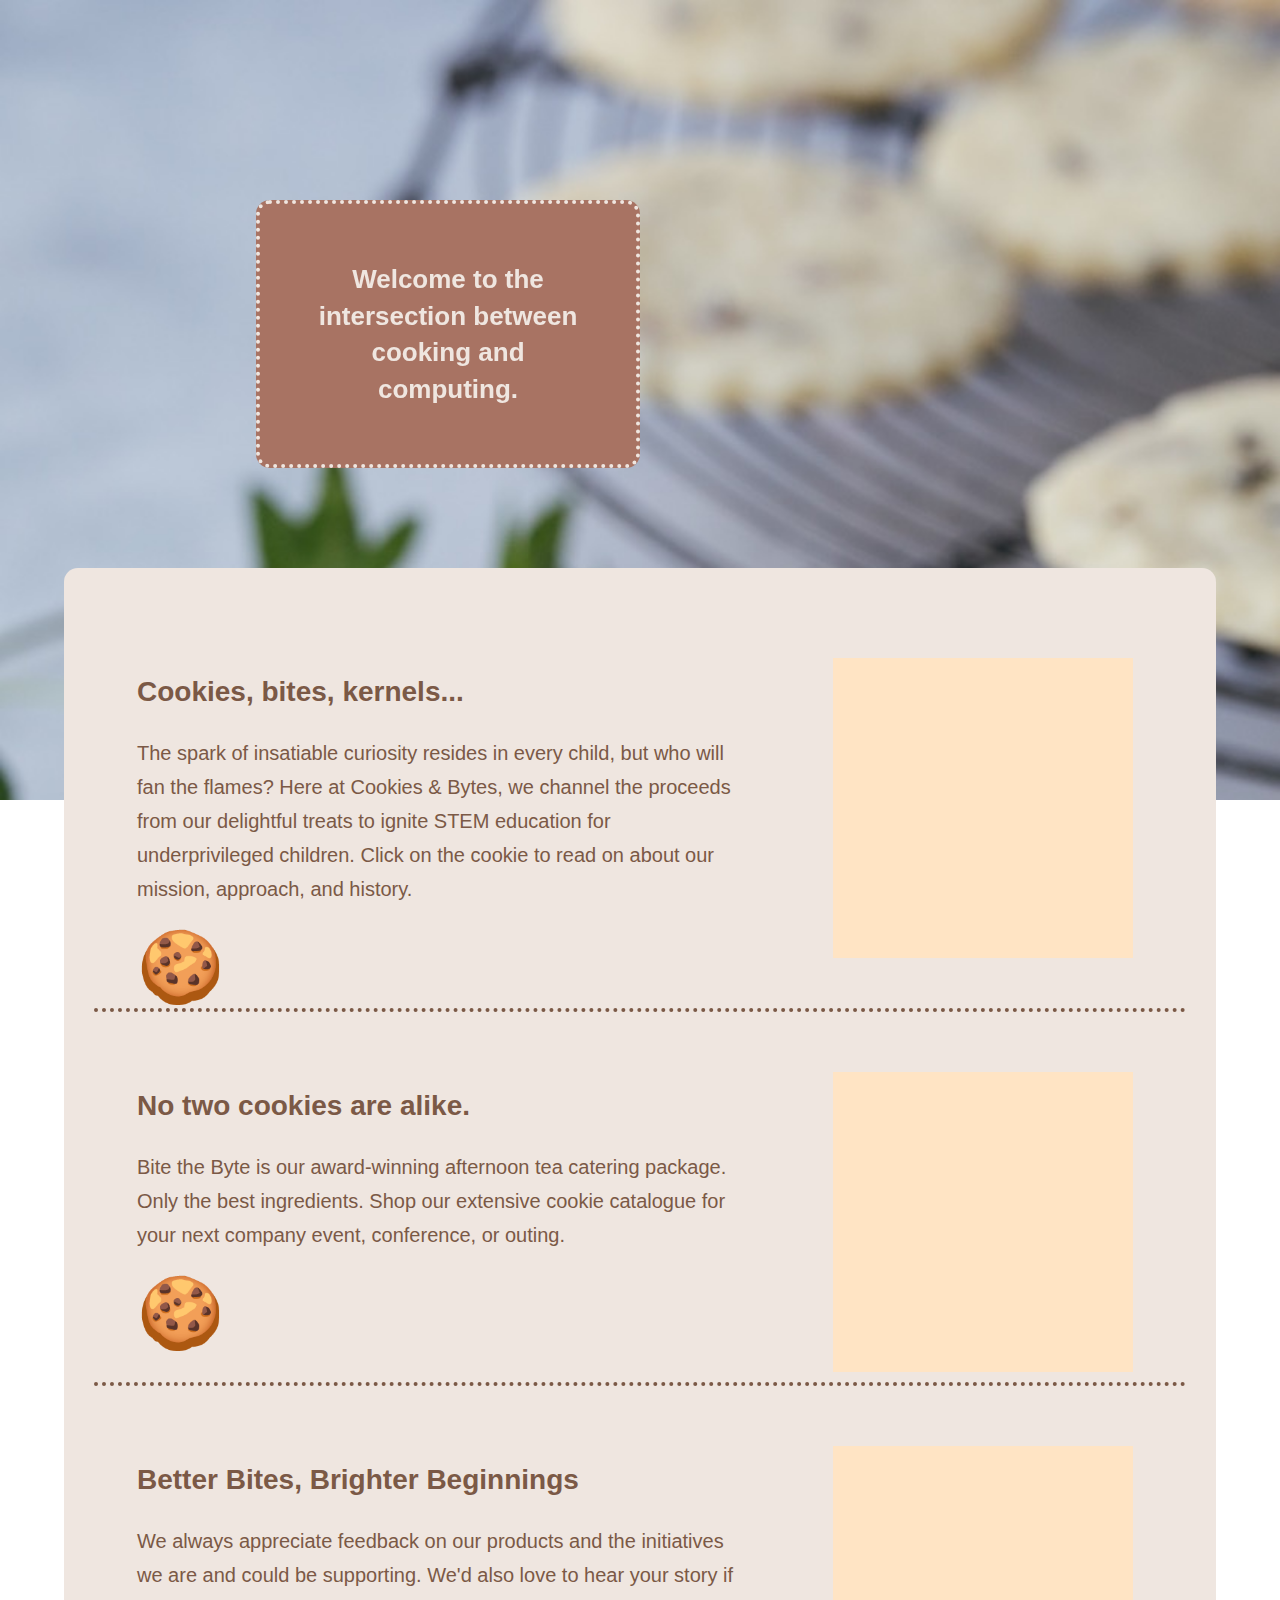
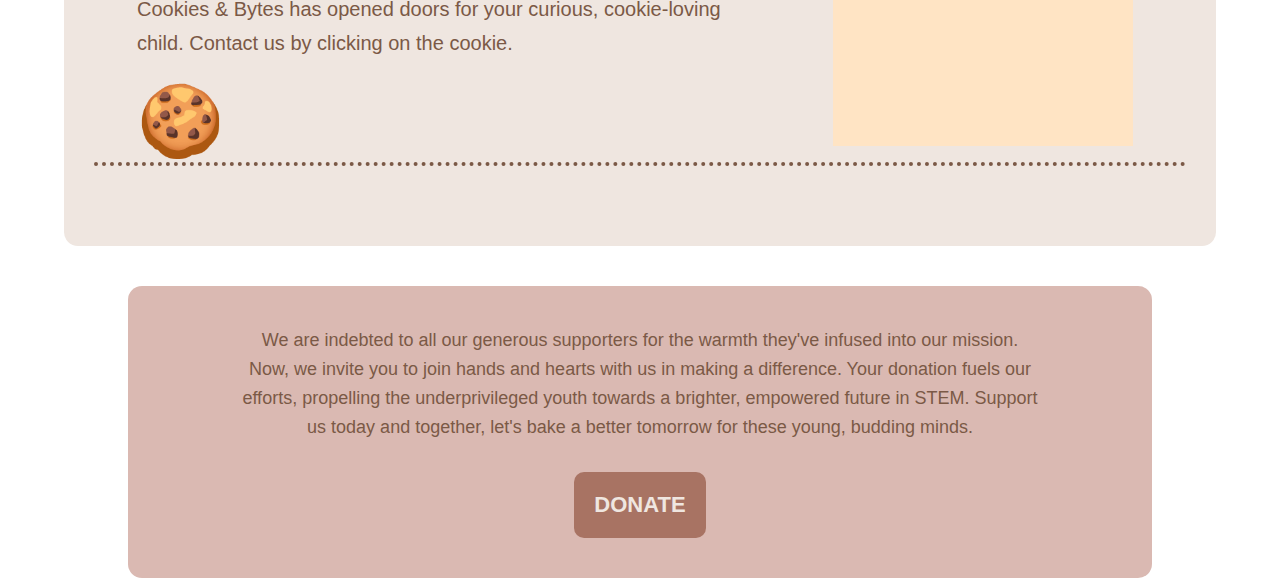
==== index.html @ f2ee7e1e "homepage initial commit" ====
<!DOCTYPE html>
<html>
<head>
    <meta charset="utf-8">
    <meta name="viewport" content="width=device-width">
    <title>Cookies & Bytes</title>
    <link href="styles.css" rel="stylesheet" type="text/css"/>
</head>
<body>
    <!-- <nav>
	    <ul class="nav-bar" >
            <li class="nav"><a href="index.html">Home</a></li>
			<li class="nav"><a href="#">About</a></li>
            <li class="nav"><a href="#">Cookies</a></li>
			<li class="nav"><a href="#">Contact</a></li>
            <li class="nav"><a href="#">FAQs</a></li>
		</ul>
	</nav> -->

    <div id="home-backdrop"></div>
    <div class="banner-text">
        <h1>Welcome to the intersection between cooking and computing.</h1>
    </div>

    <div class="preview">
        <div class="preview-row">
            <div class="preview-text">
                <h3>Cookies, bites, kernels...</h3>
                <p>The spark of insatiable curiosity resides in every child, but who will fan the flames? Here at Cookies & Bytes, we channel the proceeds from our delightful treats to ignite STEM education for underprivileged children. Click on the cookie to read on about our mission, approach, and history.</p>
                <a href="#" class="cookie-button">🍪</a>
            </div>
            <div class="img-placeholder"></div>
        </div>

        <div class="preview-row">
            <div class="preview-text">
                <h3>No two cookies are alike.</h3>
                <p>Bite the Byte is our award-winning afternoon tea catering package. Only the best ingredients. Shop our extensive cookie catalogue for your next company event, conference, or outing.</p>
                <a href="#" class="cookie-button">🍪</a>
            </div>
            <div class="img-placeholder"></div>
        </div>

        <div class="preview-row">
            <div class="preview-text">
                <h3>Better Bites, Brighter Beginnings</h3>
                <p>We always appreciate feedback on our products and the initiatives we are and could be supporting. We'd also love to hear your story if Cookies & Bytes has opened doors for your curious, cookie-loving child. Contact us by clicking on the cookie.</p>
                <a href="#" class="cookie-button">🍪</a>
            </div>
            <div class="img-placeholder"></div>
        </div>
    </div>

    <div class="donate-text">
        <p>We are indebted to all our generous supporters for the warmth they've infused into our mission. Now, we invite you to join hands and hearts with us in making a difference. Your donation fuels our efforts, propelling the underprivileged youth towards a brighter, empowered future in STEM. Support us today and together, let's bake a better tomorrow for these young, budding minds.</p>
        <a href="#" class="donate-button">DONATE</a>
    </div>
  
    <!-- <footer>
        
    </footer> -->
</body>
</html>
---- styles.css ----
body, html {
    height: 100%;
    width: 100%;
    margin: 0;
    padding: 0;
    font-family: 'Nunito', sans-serif;
}
a {
    text-decoration: none;
}
#home-backdrop {
    display: block;
    position: fixed;
    top: 0px;
    width: 100%;
    height: 800px;
    background-image: url('backdrop1.jpeg');
    background-size: cover;
}
.banner-text {
    display: block;
    margin-left: 20%;
    padding: 40px;
    margin-top: 200px;
    position: relative;
    align-items: center;
    text-align: center;
    background-color: #a87363;
    box-sizing: border-box;
    border: 4px dotted #efe6e0;
    border-radius: 14px;
    width: 30%;
}
.banner-text h1 {
    line-height: 1.4em;
    color: #efe6e0;
    font-size: 26px;
}

.preview {
    display: block;
    position: relative;
    box-sizing: border-box;
    border-radius: 14px;
    background-color: #efe6e0;
    color: #7b5946;
    width: 90%;
    height: max-content;
    margin: 0 auto;
    margin-bottom: 40px;
    margin-top: 100px;
    padding: 30px;
}
.preview-row {
    margin: 50px 0px;
    display: flex;
    justify-content: space-around;
    border-bottom: 4px dotted #7b5946;
}
.preview-text {
    width: 100%;
    max-width: 600px;
}
.preview-text h3 {
    font-size: 28px;
}
.preview-text p {
    font-size: 20px;
    line-height: 1.7em;
}
.img-placeholder {
    background-color: bisque;
    width: 300px;
    height: 300px;
    margin: 10px;
}
.cookie-button {
    font-size: 70px;
}
.cookie-button:hover {
    opacity: 0.6;
}

.donate-text {
    position: relative;
    display: block;
    margin: 0 auto;
    margin-bottom: 40px;
    padding: 40px 20px;
    text-align: center;
    width: 80%;
    background-color: #dab9b2;
    box-sizing: border-box;
    border-radius: 14px;
}
.donate-text p {
    display: block;
    width: 100%;
    max-width: 800px;
    color: #7b5946;
    margin: 0 auto;
    margin-bottom: 30px;
    line-height: 1.6em;
    font-size: 18px;
}
.donate-button {
    display: inline-block;
    background-color: #A87363;
    color: #efe6e0;
    font-size: 22px;
    font-weight: 800;
    padding: 20px;
    border-radius: 10px;
}
.donate-button:hover {
    background-color: #caa296;
    color: #7b5946;
}
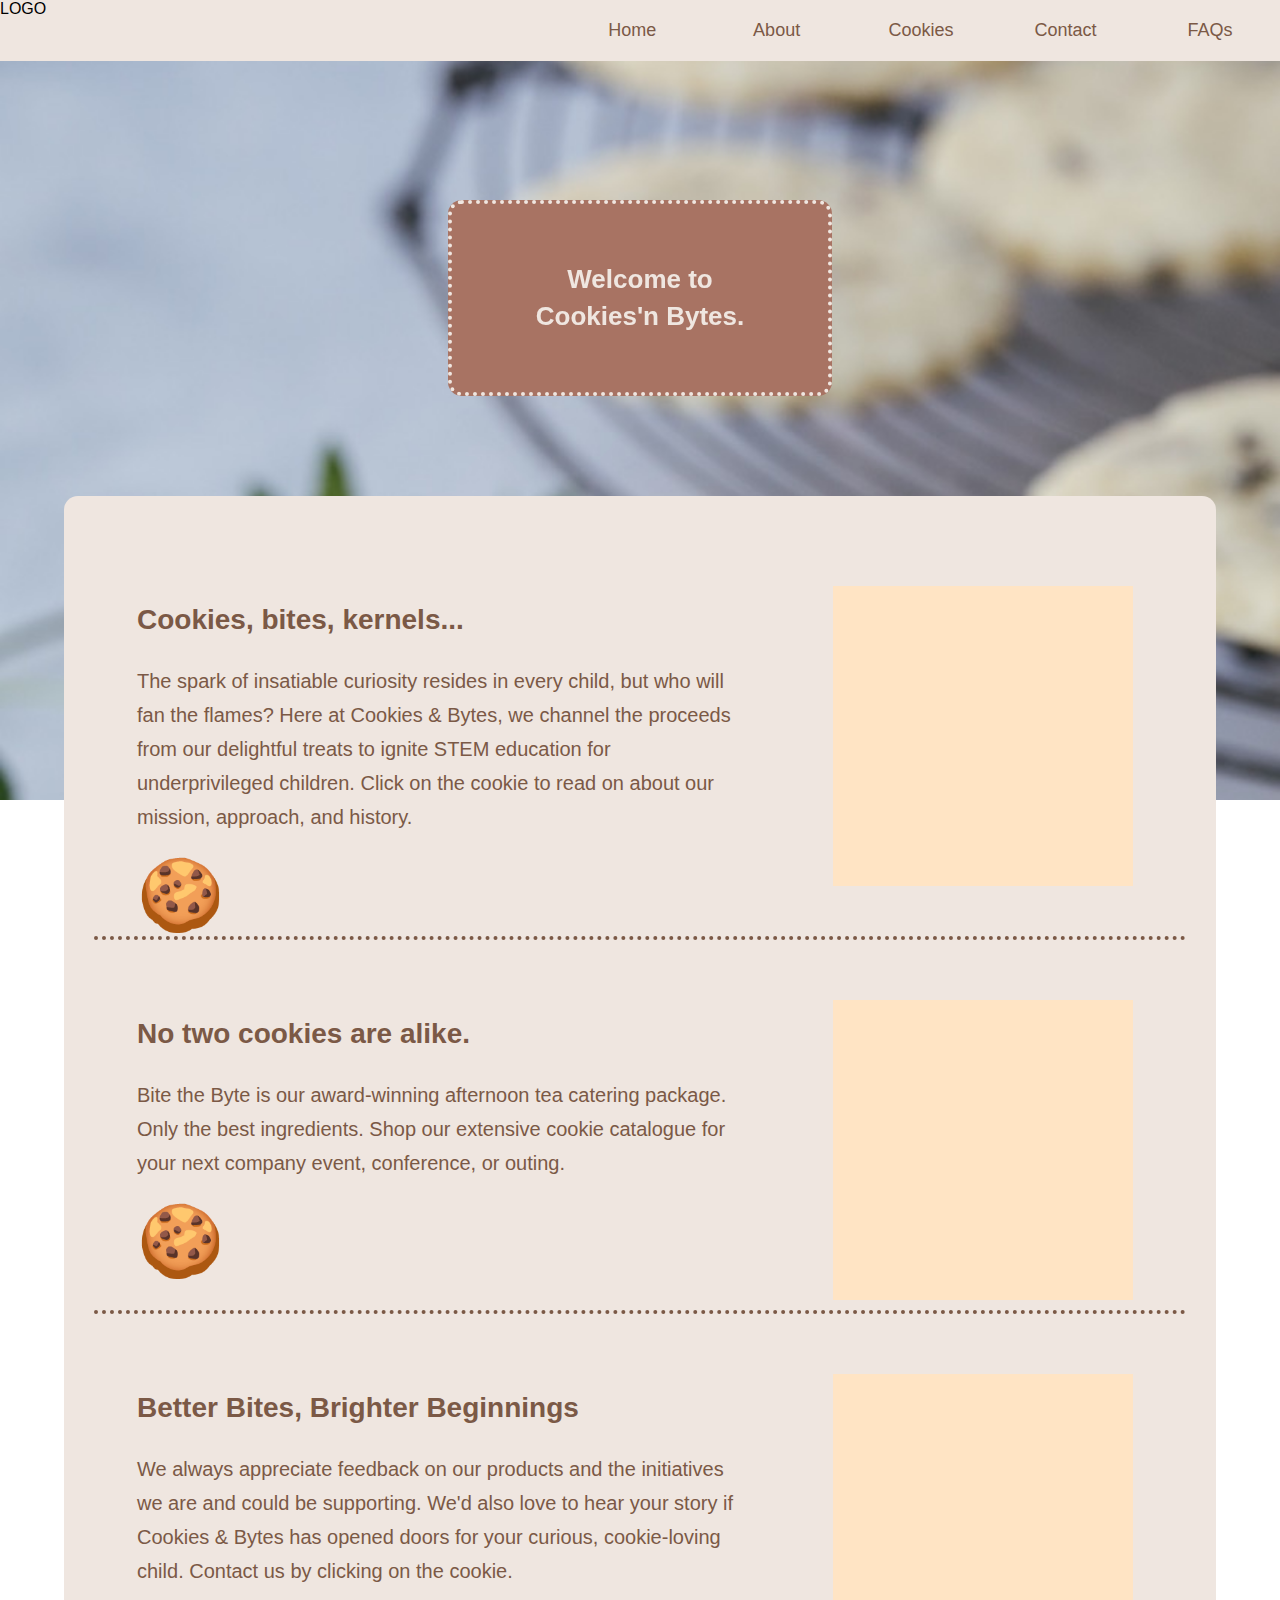
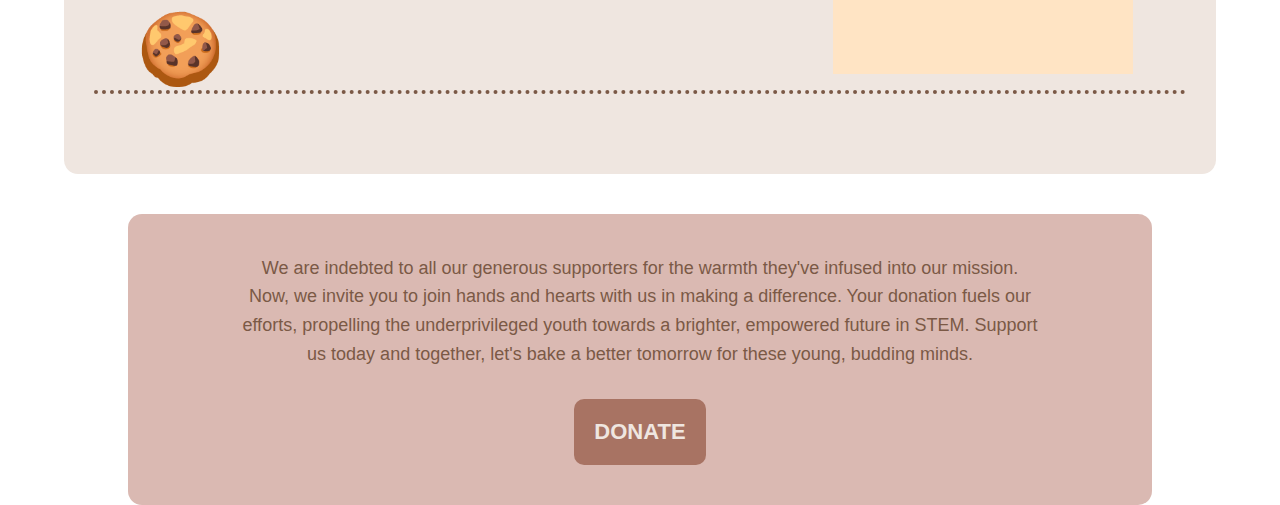
==== commit a1c5f22f: "faq page, dropdown nav" ====
--- a/index.html
+++ b/index.html
@@ -7,19 +7,29 @@
     <link href="styles.css" rel="stylesheet" type="text/css"/>
 </head>
 <body>
-    <!-- <nav>
-	    <ul class="nav-bar" >
-            <li class="nav"><a href="index.html">Home</a></li>
-			<li class="nav"><a href="#">About</a></li>
-            <li class="nav"><a href="#">Cookies</a></li>
-			<li class="nav"><a href="#">Contact</a></li>
-            <li class="nav"><a href="#">FAQs</a></li>
+    <nav>
+        <span class="logo">LOGO</span>
+	    <ul>
+            <li><a href="index.html">Home</a></li>
+			<li>
+                <div class="dropdown">
+                    <a href="#" class="dropdown-btn">About</a>
+                    <div class="dropdown-links">
+                        <a href="#">Our Mission</a>
+                        <a href="#">Our Impact</a>
+                        <a href="#">Our Team</a>
+                    </div>
+                </div> 
+            </li>
+            <li><a href="#">Cookies</a></li>
+			<li><a href="contact.html">Contact</a></li>
+            <li><a href="faq.html">FAQs</a></li>
 		</ul>
-	</nav> -->
+	</nav>
 
     <div id="home-backdrop"></div>
     <div class="banner-text">
-        <h1>Welcome to the intersection between cooking and computing.</h1>
+        <h1>Welcome to <br />Cookies'n Bytes.</h1>
     </div>
 
     <div class="preview">
--- a/styles.css
+++ b/styles.css
@@ -8,6 +8,60 @@
 a {
     text-decoration: none;
 }
+/* navigation styling begins here */
+nav {
+    position: fixed;
+    z-index: 10;
+    top: 0;
+    width: 100%;
+    display: inline-block;
+    background-color: #efe6e0;
+}
+nav ul {
+    margin: 0 auto;
+    list-style-type: none;
+    /* display: inline-block; */
+    float: right;
+}
+nav ul li {
+    display: inline-block;
+    box-sizing: border-box;
+}
+nav ul li a {
+    display: inline-block;
+    box-sizing: border-box;
+    padding: 20px 0px;
+    text-align: center;
+    font-size: 18px;
+    width: 140px;
+    color: #7b5946;
+}
+nav ul li a:hover {
+    background-color: #dab9b2;
+}
+/* dropdown navigation associated with About */
+.dropdown {
+    position: relative;
+    display: inline-block;
+}
+/* dropdown nav links hidden by default */
+.dropdown-links {
+    display: none;
+    position: absolute;
+    background-color: #efe6e0;
+    min-width: 120px;
+    z-index: 1;
+}
+.dropdown-links a {
+    padding: 14px 0px;
+    display: block;
+}
+/* dropdown nav links become visible when hovering over About */
+.dropdown:hover .dropdown-links {
+    display: block;
+}
+/* navigation styling ends here */
+
 #home-backdrop {
     display: block;
     position: fixed;
@@ -19,7 +73,7 @@
 }
 .banner-text {
     display: block;
-    margin-left: 20%;
+    margin: 0 auto;
     padding: 40px;
     margin-top: 200px;
     position: relative;
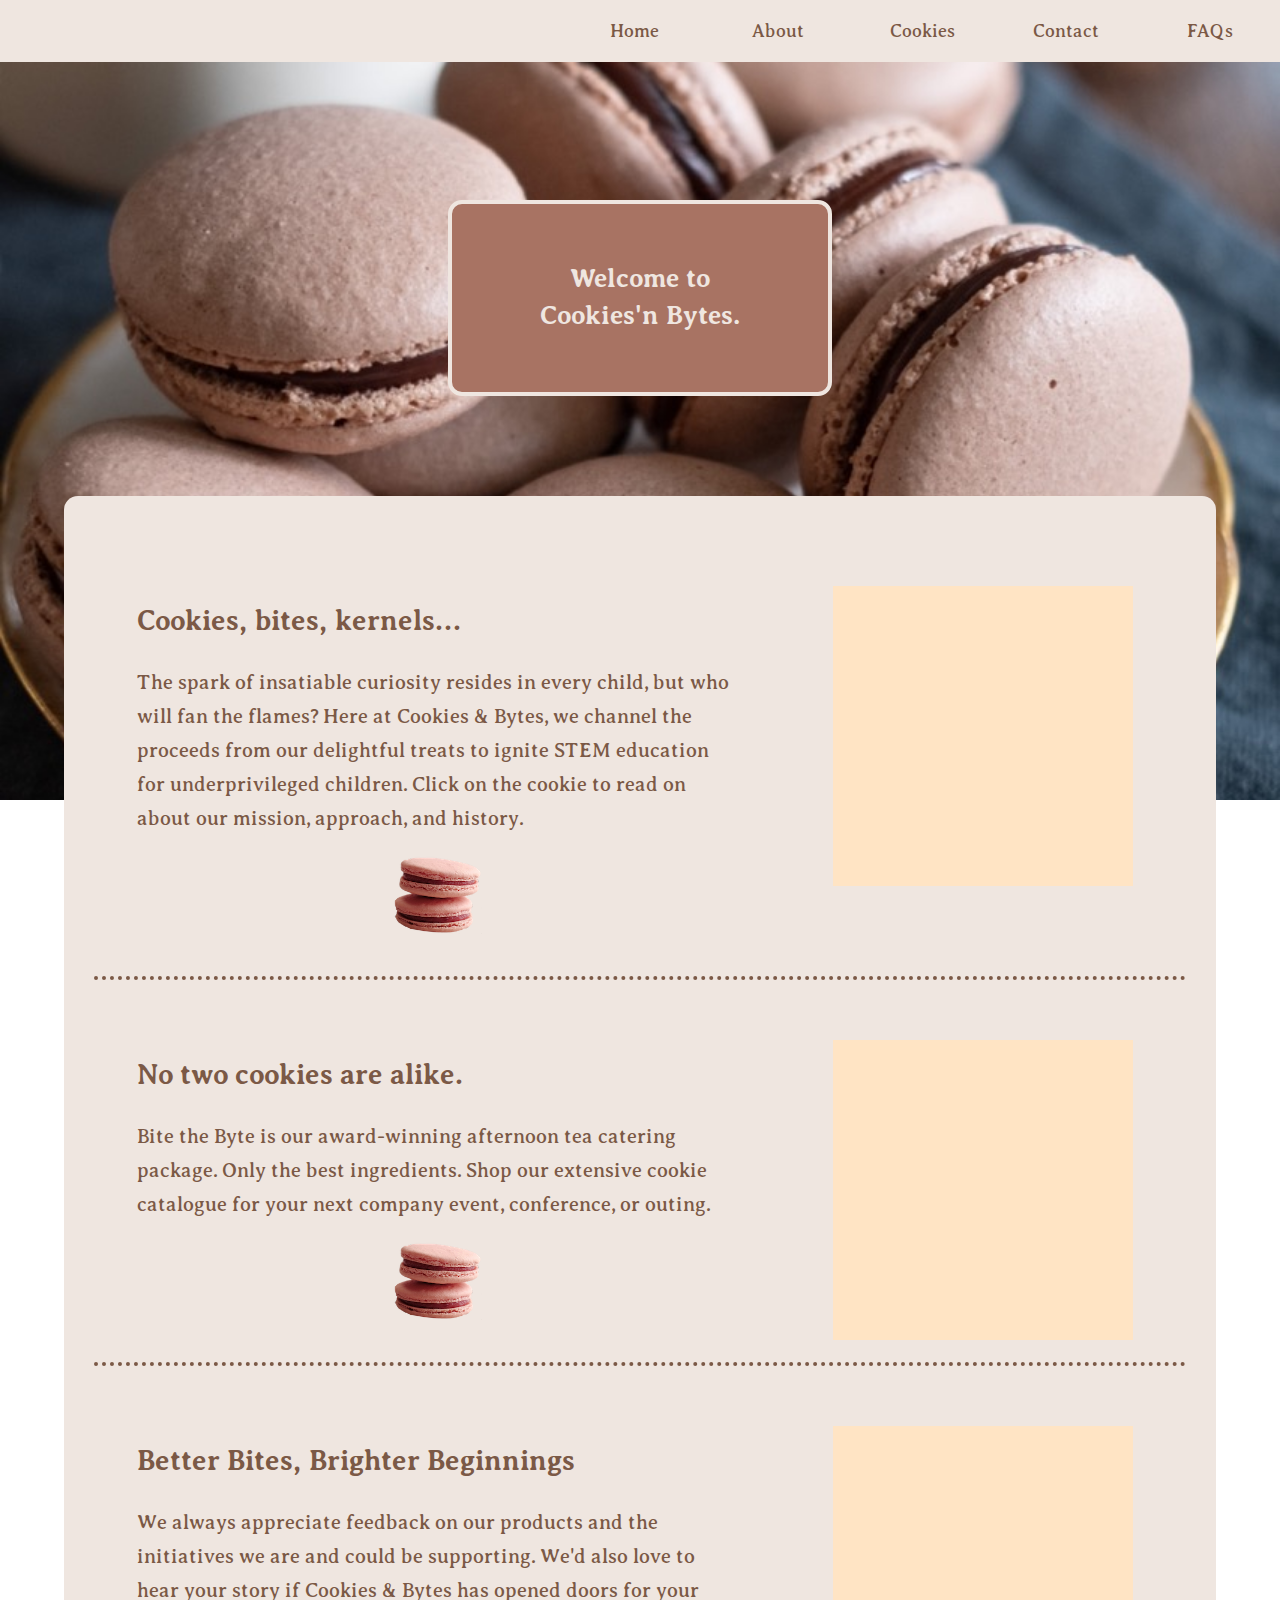
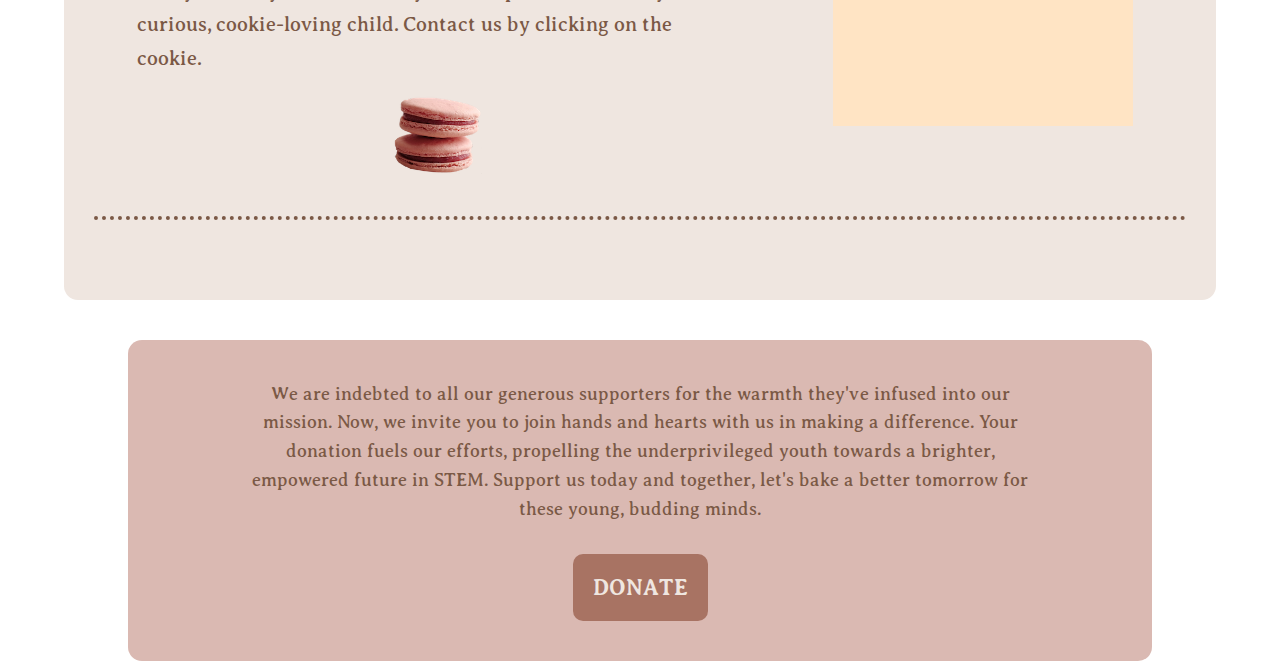
==== commit a101b979: "add img backdrops, fix style" ====
--- a/index.html
+++ b/index.html
@@ -5,10 +5,11 @@
     <meta name="viewport" content="width=device-width">
     <title>Cookies & Bytes</title>
     <link href="styles.css" rel="stylesheet" type="text/css"/>
+    <!-- <script src="https://code.jquery.com/jquery-3.7.1.slim.js" integrity="sha256-UgvvN8vBkgO0luPSUl2s8TIlOSYRoGFAX4jlCIm9Adc=" crossorigin="anonymous"></script> -->
 </head>
 <body>
     <nav>
-        <span class="logo">LOGO</span>
+        <a href="index.html" class="logo"></a>
 	    <ul>
             <li><a href="index.html">Home</a></li>
 			<li>
@@ -37,7 +38,7 @@
             <div class="preview-text">
                 <h3>Cookies, bites, kernels...</h3>
                 <p>The spark of insatiable curiosity resides in every child, but who will fan the flames? Here at Cookies & Bytes, we channel the proceeds from our delightful treats to ignite STEM education for underprivileged children. Click on the cookie to read on about our mission, approach, and history.</p>
-                <a href="#" class="cookie-button">🍪</a>
+                <a href="#" class="cookie-button"></a>
             </div>
             <div class="img-placeholder"></div>
         </div>
@@ -46,7 +47,7 @@
             <div class="preview-text">
                 <h3>No two cookies are alike.</h3>
                 <p>Bite the Byte is our award-winning afternoon tea catering package. Only the best ingredients. Shop our extensive cookie catalogue for your next company event, conference, or outing.</p>
-                <a href="#" class="cookie-button">🍪</a>
+                <a href="#" class="cookie-button"></a>
             </div>
             <div class="img-placeholder"></div>
         </div>
@@ -55,7 +56,7 @@
             <div class="preview-text">
                 <h3>Better Bites, Brighter Beginnings</h3>
                 <p>We always appreciate feedback on our products and the initiatives we are and could be supporting. We'd also love to hear your story if Cookies & Bytes has opened doors for your curious, cookie-loving child. Contact us by clicking on the cookie.</p>
-                <a href="#" class="cookie-button">🍪</a>
+                <a href="contact.html" class="cookie-button"></a>
             </div>
             <div class="img-placeholder"></div>
         </div>
--- a/styles.css
+++ b/styles.css
@@ -1,9 +1,11 @@
+@import url('https://fonts.googleapis.com/css2?family=Averia+Serif+Libre:wght@300;400;700&display=swap');
+
 body, html {
     height: 100%;
     width: 100%;
     margin: 0;
     padding: 0;
-    font-family: 'Nunito', sans-serif;
+    font-family: 'Averia Serif Libre', serif;
 }
 a {
     text-decoration: none;
@@ -68,8 +70,9 @@
     top: 0px;
     width: 100%;
     height: 800px;
-    background-image: url('backdrop1.jpeg');
+    background-image: url('backdrop.jpeg');
     background-size: cover;
+    background-position: center 30%;
 }
 .banner-text {
     display: block;
@@ -81,7 +84,7 @@
     text-align: center;
     background-color: #a87363;
     box-sizing: border-box;
-    border: 4px dotted #efe6e0;
+    border: 4px solid #efe6e0;
     border-radius: 14px;
     width: 30%;
 }
@@ -128,12 +131,6 @@
     height: 300px;
     margin: 10px;
 }
-.cookie-button {
-    font-size: 70px;
-}
-.cookie-button:hover {
-    opacity: 0.6;
-}
 
 .donate-text {
     position: relative;
@@ -169,4 +166,30 @@
 .donate-button:hover {
     background-color: #caa296;
     color: #7b5946;
+}
+
+.logo {
+    display: inline-block;
+    width: 200px;
+    height: 140px;
+    background-image: url("logo_1.png");
+    background-position: bottom;
+    background-size: 80%;
+    background-repeat: no-repeat;
+    position: fixed;
+}
+.cookie-button {
+    display: block;
+    width: 90px;
+    height: 80px;
+    background-size: 100%;
+    background-image: url("cookie-button.png");
+    background-repeat: no-repeat;
+    margin: 0 auto;
+    margin-bottom: 40px;
+    transition: transform 0.2s;
+    transform: scale(1);
+}
+.cookie-button:hover {
+    transform: scale(0.8) rotate(10deg);
 }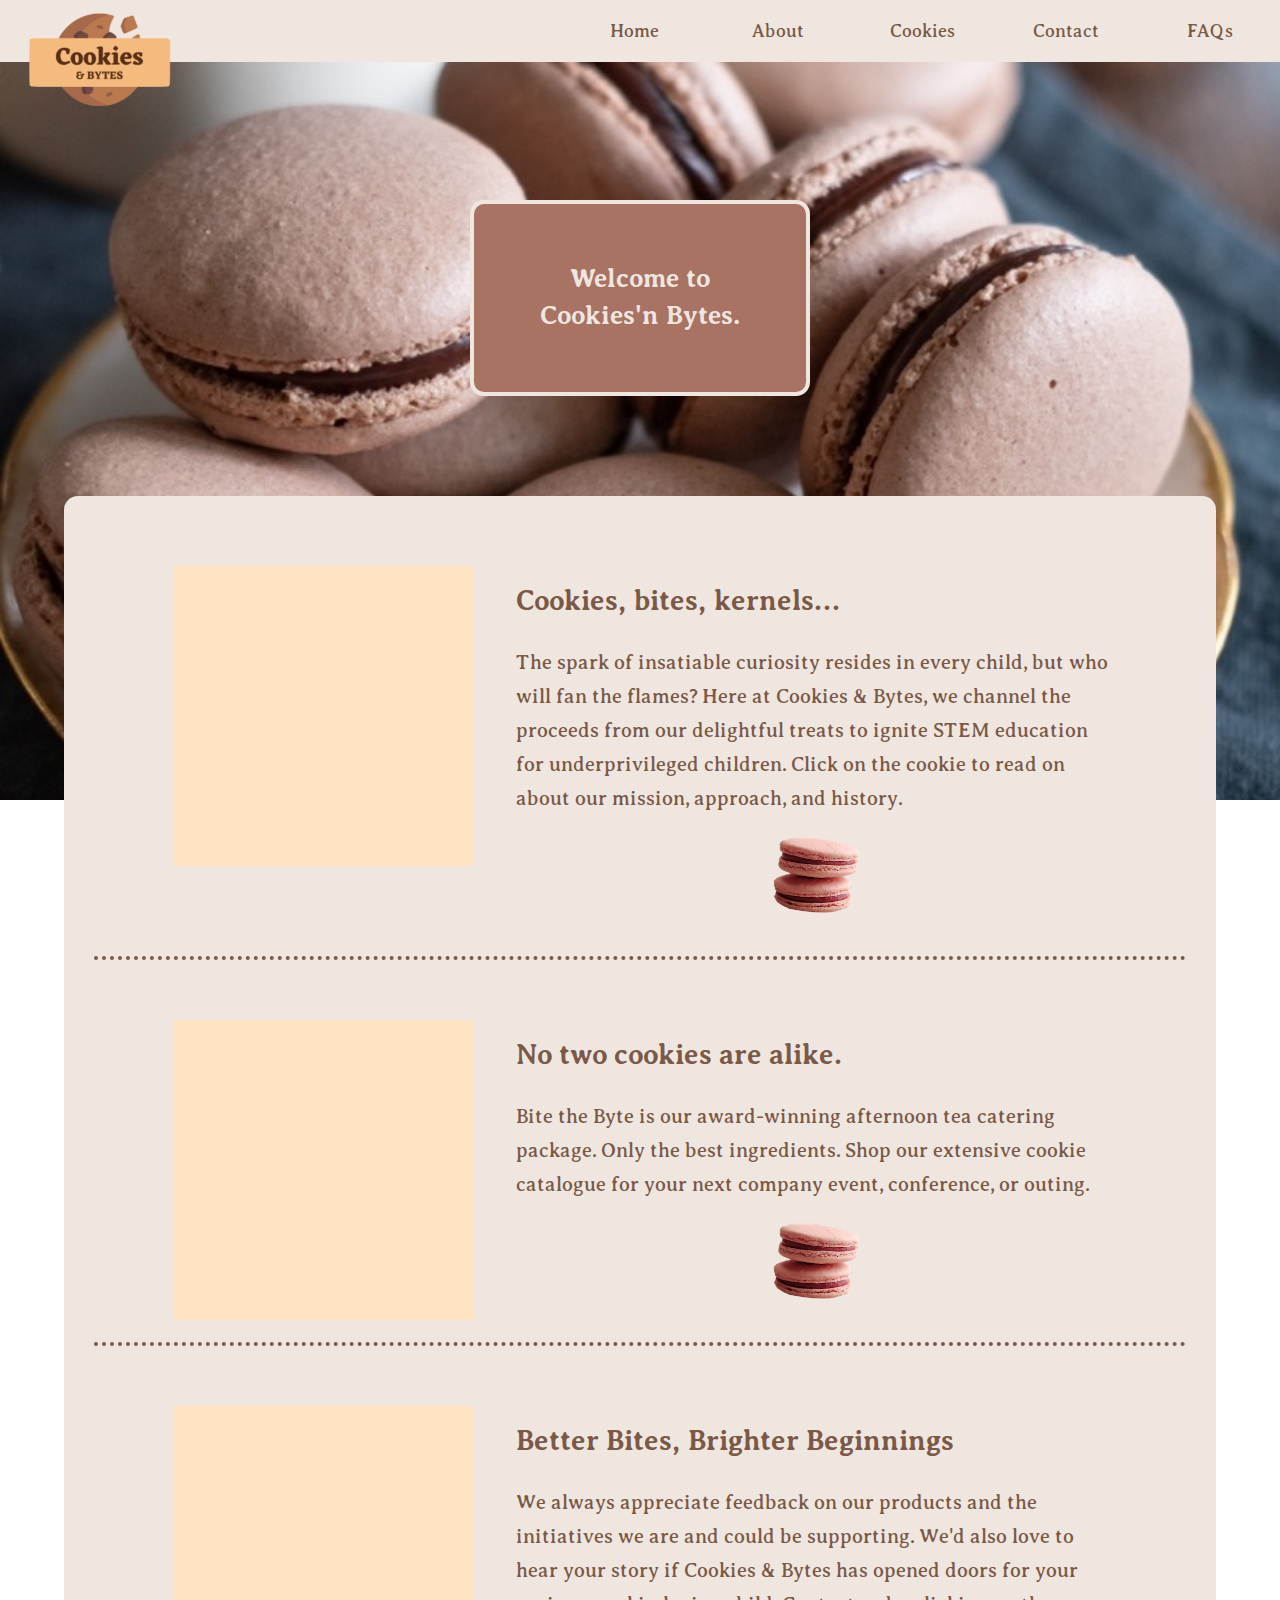
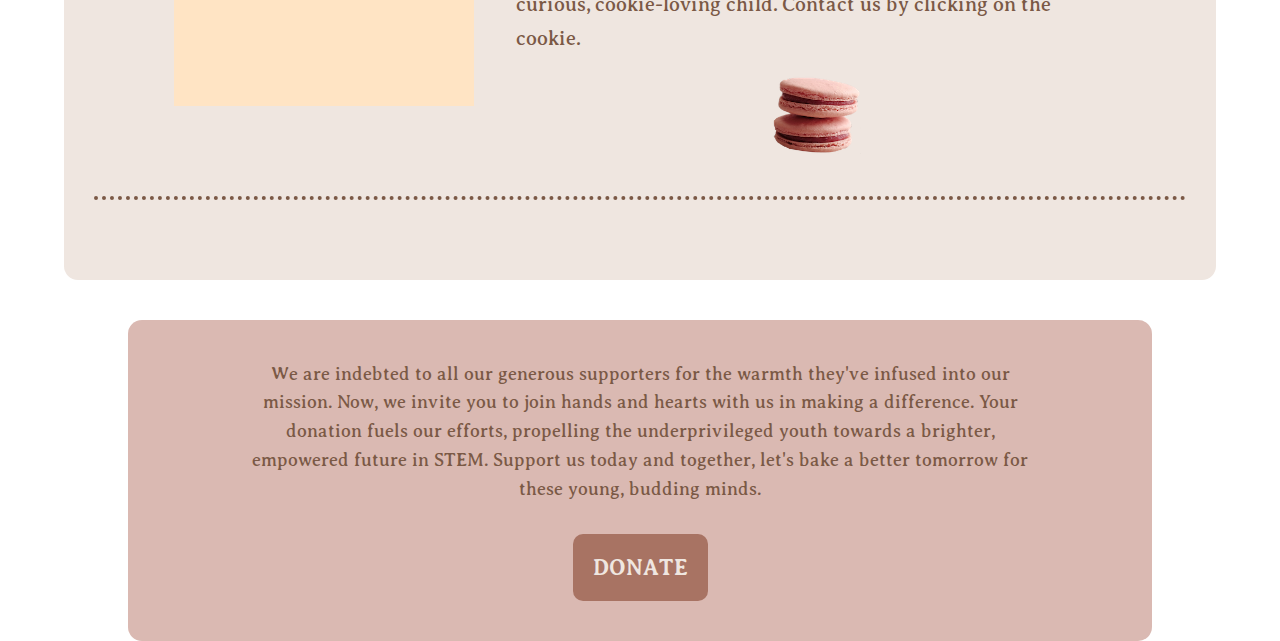
==== commit 822dba97: "JOANNE Files!~" ====
--- a/index.html
+++ b/index.html
@@ -35,30 +35,31 @@
 
     <div class="preview">
         <div class="preview-row">
+            <div class="img-placeholder"></div>
             <div class="preview-text">
                 <h3>Cookies, bites, kernels...</h3>
                 <p>The spark of insatiable curiosity resides in every child, but who will fan the flames? Here at Cookies & Bytes, we channel the proceeds from our delightful treats to ignite STEM education for underprivileged children. Click on the cookie to read on about our mission, approach, and history.</p>
                 <a href="#" class="cookie-button"></a>
             </div>
-            <div class="img-placeholder"></div>
+            
         </div>
 
         <div class="preview-row">
+            <div class="img-placeholder"></div>
             <div class="preview-text">
                 <h3>No two cookies are alike.</h3>
                 <p>Bite the Byte is our award-winning afternoon tea catering package. Only the best ingredients. Shop our extensive cookie catalogue for your next company event, conference, or outing.</p>
                 <a href="#" class="cookie-button"></a>
             </div>
-            <div class="img-placeholder"></div>
         </div>
 
         <div class="preview-row">
+            <div class="img-placeholder"></div>
             <div class="preview-text">
                 <h3>Better Bites, Brighter Beginnings</h3>
                 <p>We always appreciate feedback on our products and the initiatives we are and could be supporting. We'd also love to hear your story if Cookies & Bytes has opened doors for your curious, cookie-loving child. Contact us by clicking on the cookie.</p>
                 <a href="contact.html" class="cookie-button"></a>
             </div>
-            <div class="img-placeholder"></div>
         </div>
     </div>
 
--- a/styles.css
+++ b/styles.css
@@ -11,6 +11,16 @@
     text-decoration: none;
 }
 /* navigation styling begins here */
+.logo {
+    display: inline-block;
+    width: 200px;
+    height: 140px;
+    background-image: url("logo_1.png");
+    background-position: bottom;
+    background-size: 80%;
+    background-repeat: no-repeat;
+    position: fixed;
+}
 nav {
     position: fixed;
     z-index: 10;
@@ -64,6 +74,7 @@
 }
 /* navigation styling ends here */
 
+/* home page styling begins here */
 #home-backdrop {
     display: block;
     position: fixed;
@@ -86,7 +97,8 @@
     box-sizing: border-box;
     border: 4px solid #efe6e0;
     border-radius: 14px;
-    width: 30%;
+    width: 100%;
+    max-width: 340px;
 }
 .banner-text h1 {
     line-height: 1.4em;
@@ -106,17 +118,22 @@
     margin: 0 auto;
     margin-bottom: 40px;
     margin-top: 100px;
-    padding: 30px;
+    padding: 10px 30px 30px 30px;
 }
 .preview-row {
     margin: 50px 0px;
+    box-sizing: border-box;
     display: flex;
+    flex-wrap: nowrap;
     justify-content: space-around;
     border-bottom: 4px dotted #7b5946;
+    padding-left: 5%;
+    padding-right: 5%;
 }
 .preview-text {
     width: 100%;
     max-width: 600px;
+    box-sizing: border-box;
 }
 .preview-text h3 {
     font-size: 28px;
@@ -127,9 +144,26 @@
 }
 .img-placeholder {
     background-color: bisque;
+    box-sizing: border-box;
     width: 300px;
     height: 300px;
     margin: 10px;
+}
+.cookie-button {
+    display: block;
+    box-sizing: border-box;
+    width: 90px;
+    height: 80px;
+    background-size: 100%;
+    background-image: url("cookie-button.png");
+    background-repeat: no-repeat;
+    margin: 0 auto;
+    margin-bottom: 40px;
+    transition: transform 0.2s;
+    transform: scale(1);
+}
+.cookie-button:hover {
+    transform: scale(0.8) rotate(10deg);
 }
 
 .donate-text {
@@ -146,6 +180,7 @@
 }
 .donate-text p {
     display: block;
+    box-sizing: border-box;
     width: 100%;
     max-width: 800px;
     color: #7b5946;
@@ -156,6 +191,7 @@
 }
 .donate-button {
     display: inline-block;
+    box-sizing: border-box;
     background-color: #A87363;
     color: #efe6e0;
     font-size: 22px;
@@ -167,29 +203,42 @@
     background-color: #caa296;
     color: #7b5946;
 }
-
-.logo {
-    display: inline-block;
-    width: 200px;
-    height: 140px;
-    background-image: url("logo_1.png");
-    background-position: bottom;
-    background-size: 80%;
-    background-repeat: no-repeat;
-    position: fixed;
-}
-.cookie-button {
-    display: block;
-    width: 90px;
-    height: 80px;
-    background-size: 100%;
-    background-image: url("cookie-button.png");
-    background-repeat: no-repeat;
-    margin: 0 auto;
-    margin-bottom: 40px;
-    transition: transform 0.2s;
-    transform: scale(1);
-}
-.cookie-button:hover {
-    transform: scale(0.8) rotate(10deg);
+/* home page styling ends here */
+
+/* RESPONSIVE DESIGN - home page */
+@media screen and (max-width: 1240px) {
+    .preview {
+        width: 94%;
+    }
+}
+@media screen and (max-width: 1180px) {
+    .preview-row {
+        padding-left: 0%;
+        padding-right: 0%;
+    }
+    .preview-text {
+        margin-left: 3%;
+    }
+}
+/* mobile */
+@media screen and (max-width: 768px) {
+    .preview-row {
+        flex-wrap: wrap;
+    }
+    .preview-text {
+        width: 90%;
+        text-align: center;
+        margin: 0px;
+    }
+    .preview-text h3 {
+        font-size: 24px;
+    }
+    .preview-text p {
+        font-size: 18px;
+    }
+}
+@media screen and (max-width: 480px) {
+    .preview-text {
+        width: 98%;
+    }
 }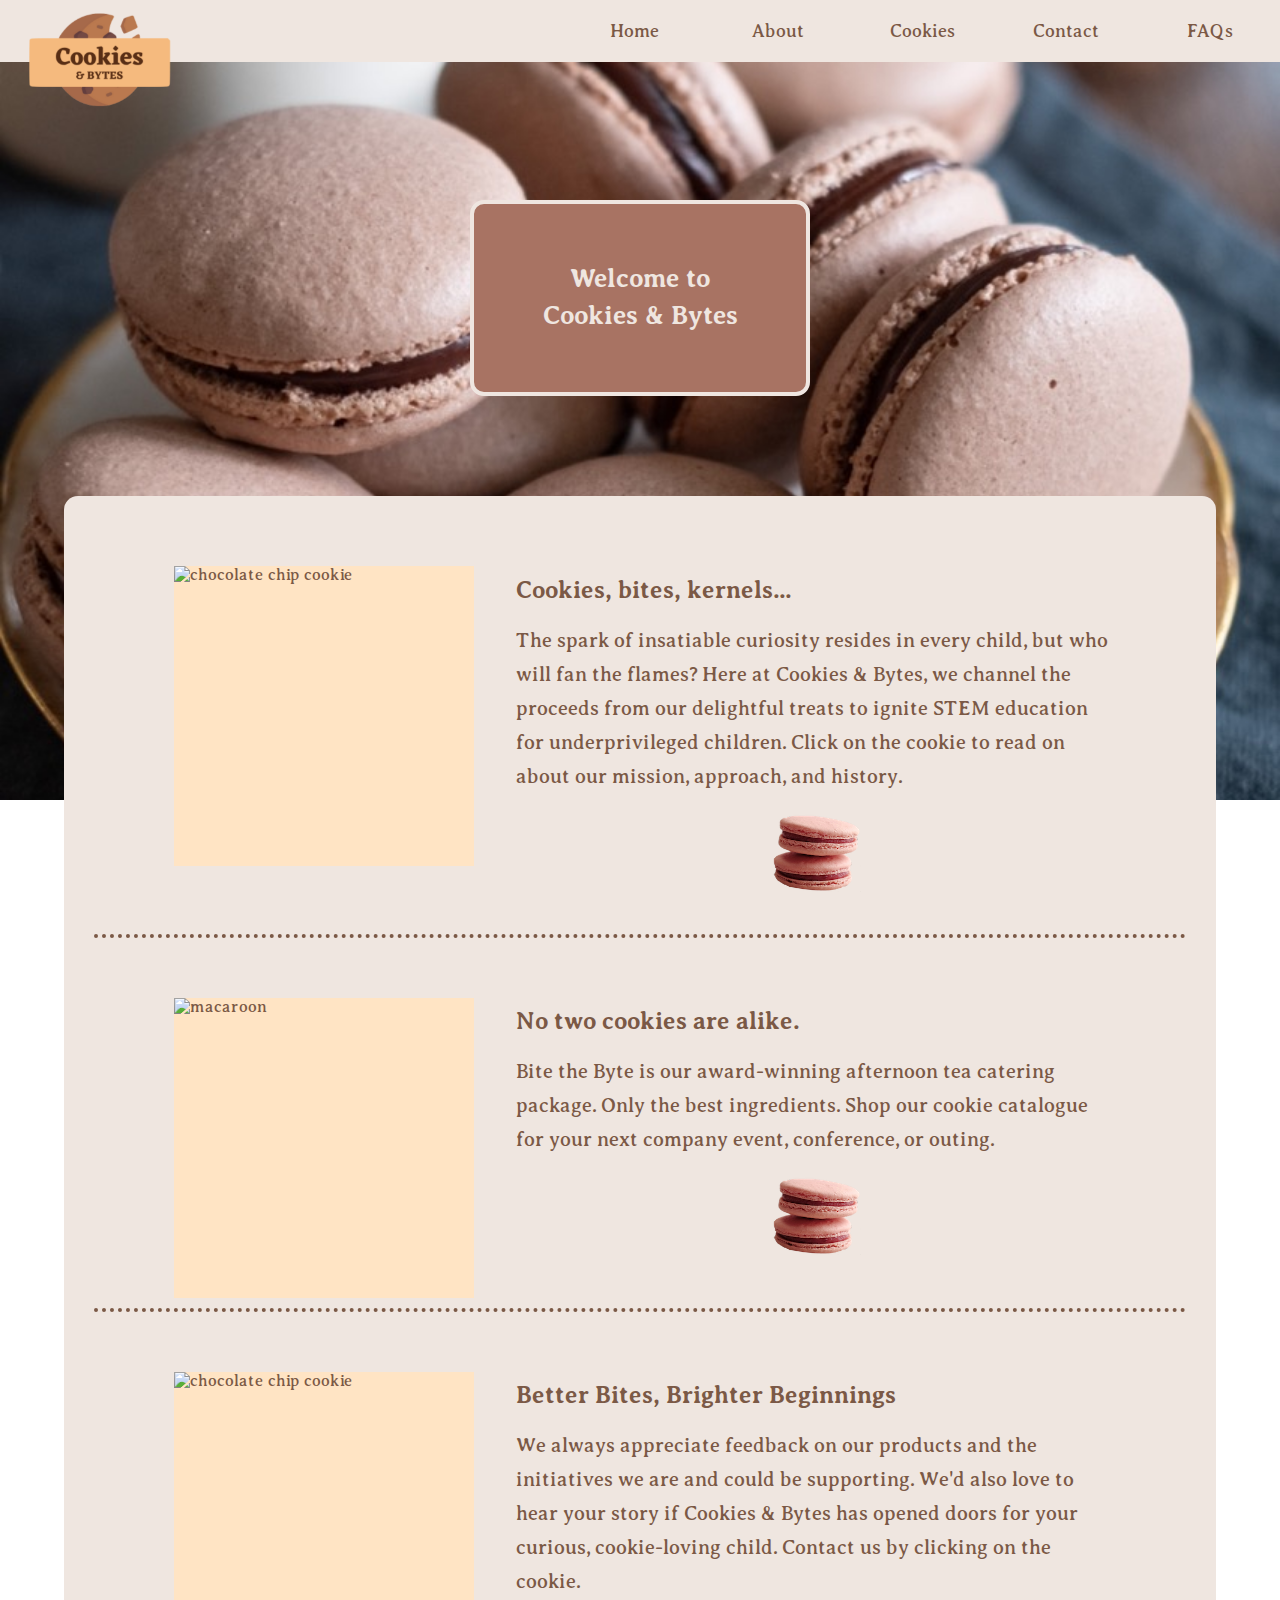
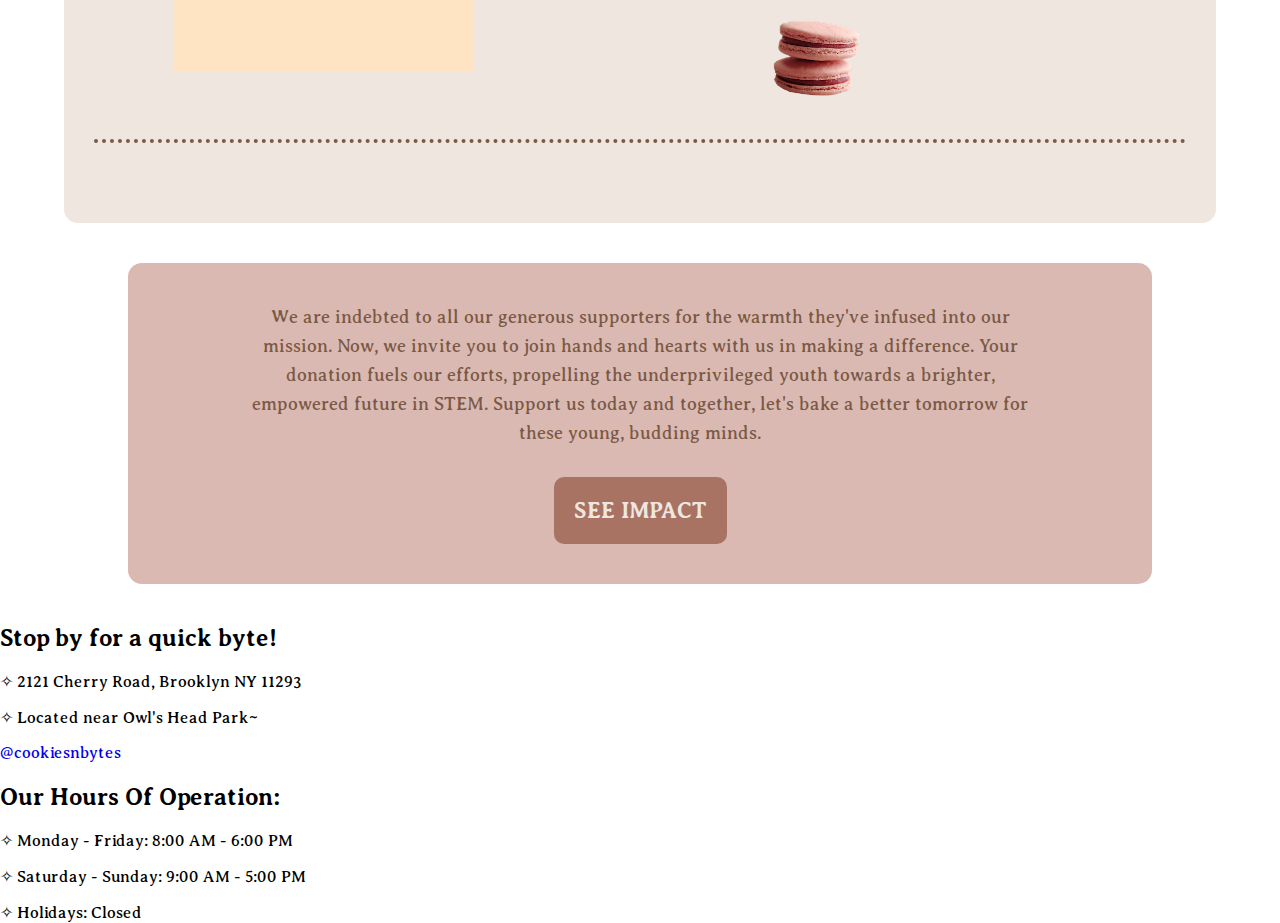
==== commit 71834813: "index.html change" ====
--- a/index.html
+++ b/index.html
@@ -5,58 +5,70 @@
     <meta name="viewport" content="width=device-width">
     <title>Cookies & Bytes</title>
     <link href="styles.css" rel="stylesheet" type="text/css"/>
-    <!-- <script src="https://code.jquery.com/jquery-3.7.1.slim.js" integrity="sha256-UgvvN8vBkgO0luPSUl2s8TIlOSYRoGFAX4jlCIm9Adc=" crossorigin="anonymous"></script> -->
+    <style>
+        .img-placeholder {
+            background-color: bisque;
+            object-fit: cover;
+            box-sizing: border-box;
+            width: 300px;
+            height: 300px;
+            margin: 10px;
+        }
+
+    .img-placeholder > img {
+        object-fit: cover;
+    }
+    </style>
 </head>
 <body>
     <nav>
         <a href="index.html" class="logo"></a>
-	    <ul>
+        <ul>
             <li><a href="index.html">Home</a></li>
-			<li>
+            <li>
                 <div class="dropdown">
-                    <a href="#" class="dropdown-btn">About</a>
+                    <a href="mission.html" class="dropdown-btn">About</a>
                     <div class="dropdown-links">
-                        <a href="#">Our Mission</a>
-                        <a href="#">Our Impact</a>
-                        <a href="#">Our Team</a>
+                        <a href="mission.html">Our Mission</a>
+                        <a href="impact.html">Our Impact</a>
+                        <a href="team.html">Our Team</a>
                     </div>
                 </div> 
             </li>
-            <li><a href="#">Cookies</a></li>
-			<li><a href="contact.html">Contact</a></li>
+            <li><a href="catalog.html">Cookies</a></li>
+            <li><a href="contact.html">Contact</a></li>
             <li><a href="faq.html">FAQs</a></li>
-		</ul>
-	</nav>
+        </ul>
+    </nav>
 
     <div id="home-backdrop"></div>
     <div class="banner-text">
-        <h1>Welcome to <br />Cookies'n Bytes.</h1>
+        <h1>Welcome to <br />Cookies & Bytes</h1>
     </div>
 
     <div class="preview">
         <div class="preview-row">
-            <div class="img-placeholder"></div>
+            <div class="img-placeholder"><img src="images/Cookiesbg.jpg" alt="chocolate chip cookie" width=300px height=300px></div>
             <div class="preview-text">
-                <h3>Cookies, bites, kernels...</h3>
+                <h2>Cookies, bites, kernels...</h2>
                 <p>The spark of insatiable curiosity resides in every child, but who will fan the flames? Here at Cookies & Bytes, we channel the proceeds from our delightful treats to ignite STEM education for underprivileged children. Click on the cookie to read on about our mission, approach, and history.</p>
-                <a href="#" class="cookie-button"></a>
-            </div>
-            
-        </div>
-
-        <div class="preview-row">
-            <div class="img-placeholder"></div>
-            <div class="preview-text">
-                <h3>No two cookies are alike.</h3>
-                <p>Bite the Byte is our award-winning afternoon tea catering package. Only the best ingredients. Shop our extensive cookie catalogue for your next company event, conference, or outing.</p>
-                <a href="#" class="cookie-button"></a>
+                <a href="mission.html" class="cookie-button"></a>
             </div>
         </div>
 
         <div class="preview-row">
-            <div class="img-placeholder"></div>
+            <div class="img-placeholder"><img src="images/backgrounCatalog.jpg" alt="macaroon" width=300px height=300px></div>
             <div class="preview-text">
-                <h3>Better Bites, Brighter Beginnings</h3>
+                <h2>No two cookies are alike.</h2>
+                <p>Bite the Byte is our award-winning afternoon tea catering package. Only the best ingredients. Shop our cookie catalogue for your next company event, conference, or outing.</p>
+                <a href="catalog.html" class="cookie-button"></a>
+            </div>
+        </div>
+
+        <div class="preview-row">
+            <div class="img-placeholder"><img src="images/backdrop2.jpeg" alt="chocolate chip cookie" width=300px height=300px></div>
+            <div class="preview-text">
+                <h2>Better Bites, Brighter Beginnings</h2>
                 <p>We always appreciate feedback on our products and the initiatives we are and could be supporting. We'd also love to hear your story if Cookies & Bytes has opened doors for your curious, cookie-loving child. Contact us by clicking on the cookie.</p>
                 <a href="contact.html" class="cookie-button"></a>
             </div>
@@ -65,11 +77,24 @@
 
     <div class="donate-text">
         <p>We are indebted to all our generous supporters for the warmth they've infused into our mission. Now, we invite you to join hands and hearts with us in making a difference. Your donation fuels our efforts, propelling the underprivileged youth towards a brighter, empowered future in STEM. Support us today and together, let's bake a better tomorrow for these young, budding minds.</p>
-        <a href="#" class="donate-button">DONATE</a>
+        <a href="impact.html" class="donate-button">SEE IMPACT</a>
     </div>
   
-    <!-- <footer>
-        
-    </footer> -->
+    <footer class="footer">
+        <div class="footer-content">
+            <div class="info">
+                <h2>Stop by for a quick byte!</h2>
+                <p>✧ 2121 Cherry Road, Brooklyn NY 11293</p>
+                <p>✧ Located near Owl's Head Park~</p>
+                <a href="https://www.facebook.com/" class="fab fa-facebook">@cookiesnbytes</a>
+            </div>
+            <div class="hours">
+                <h2>Our Hours Of Operation:</h2>
+                <p>✧ Monday - Friday: 8:00 AM - 6:00 PM</p>
+                <p>✧ Saturday - Sunday: 9:00 AM - 5:00 PM</p>
+                <p>✧ Holidays: Closed</p>
+            </div>
+        </div>
+    </footer>
 </body>
 </html>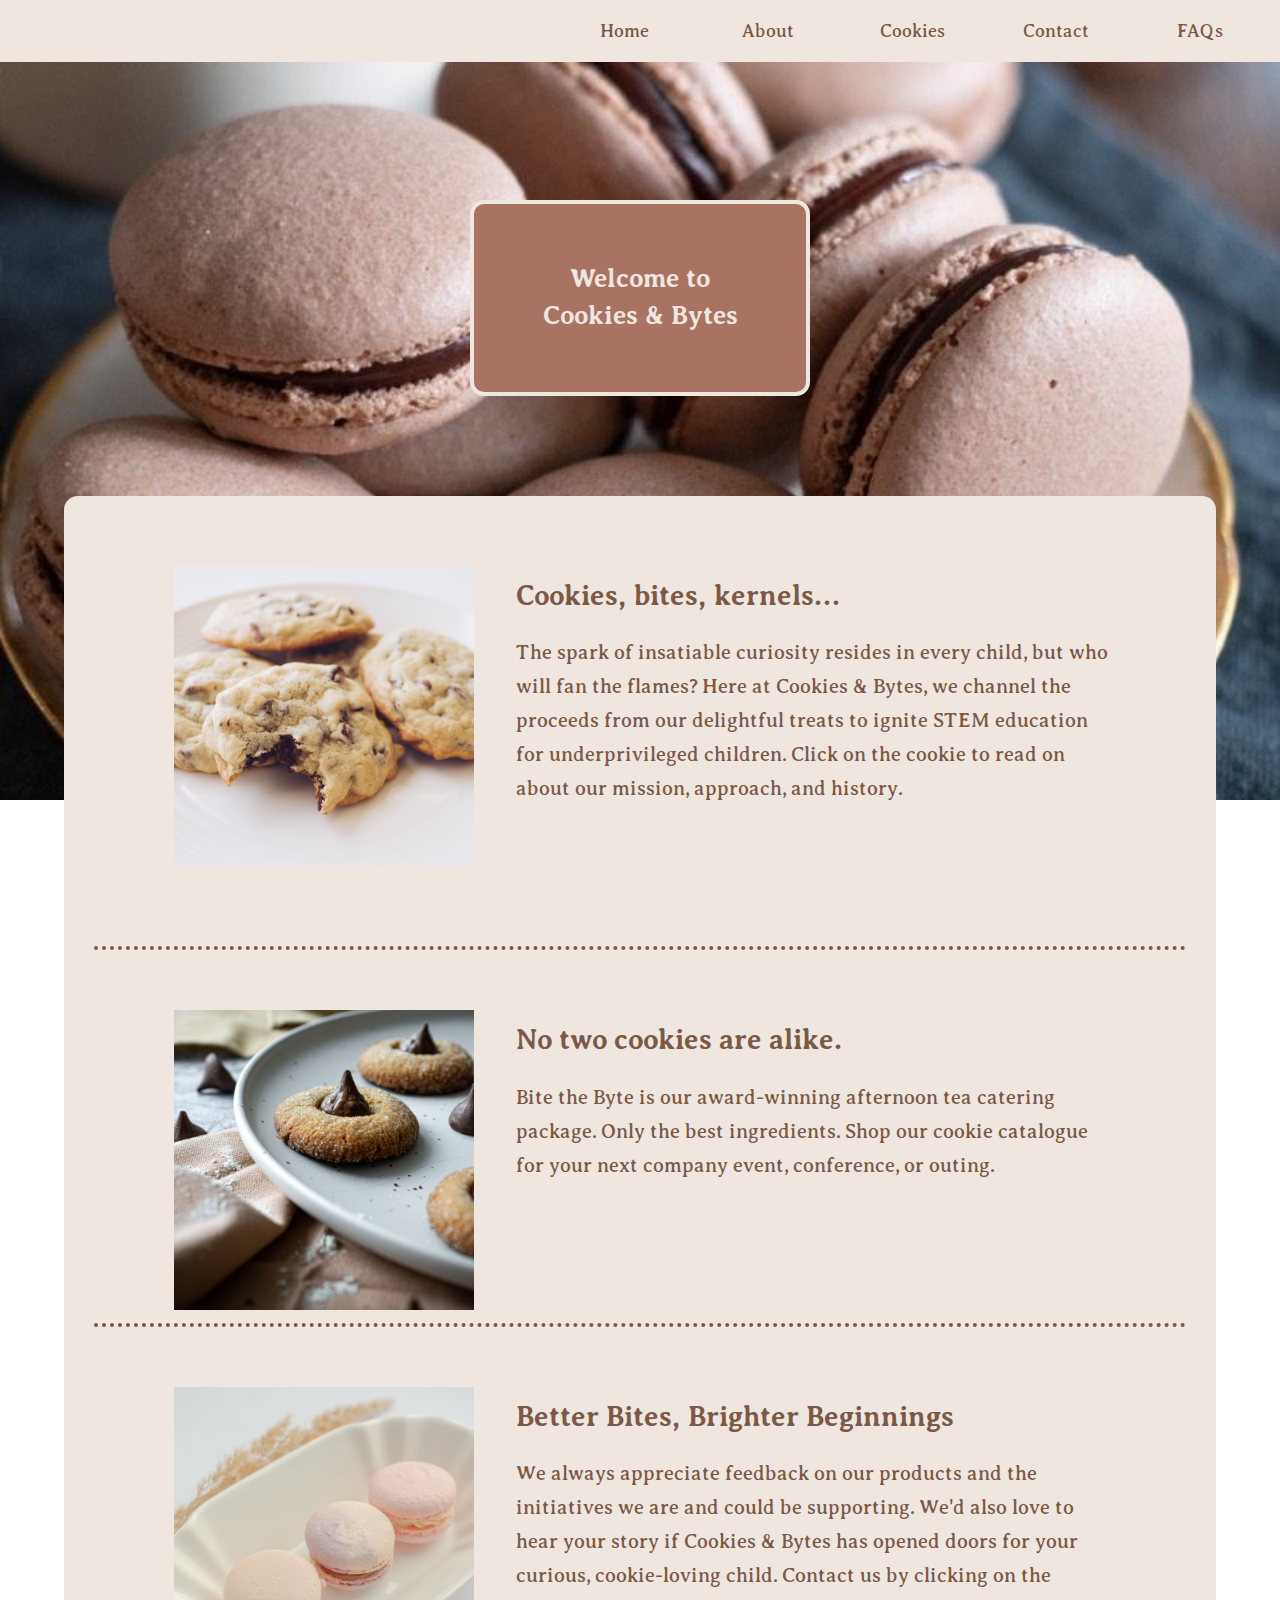
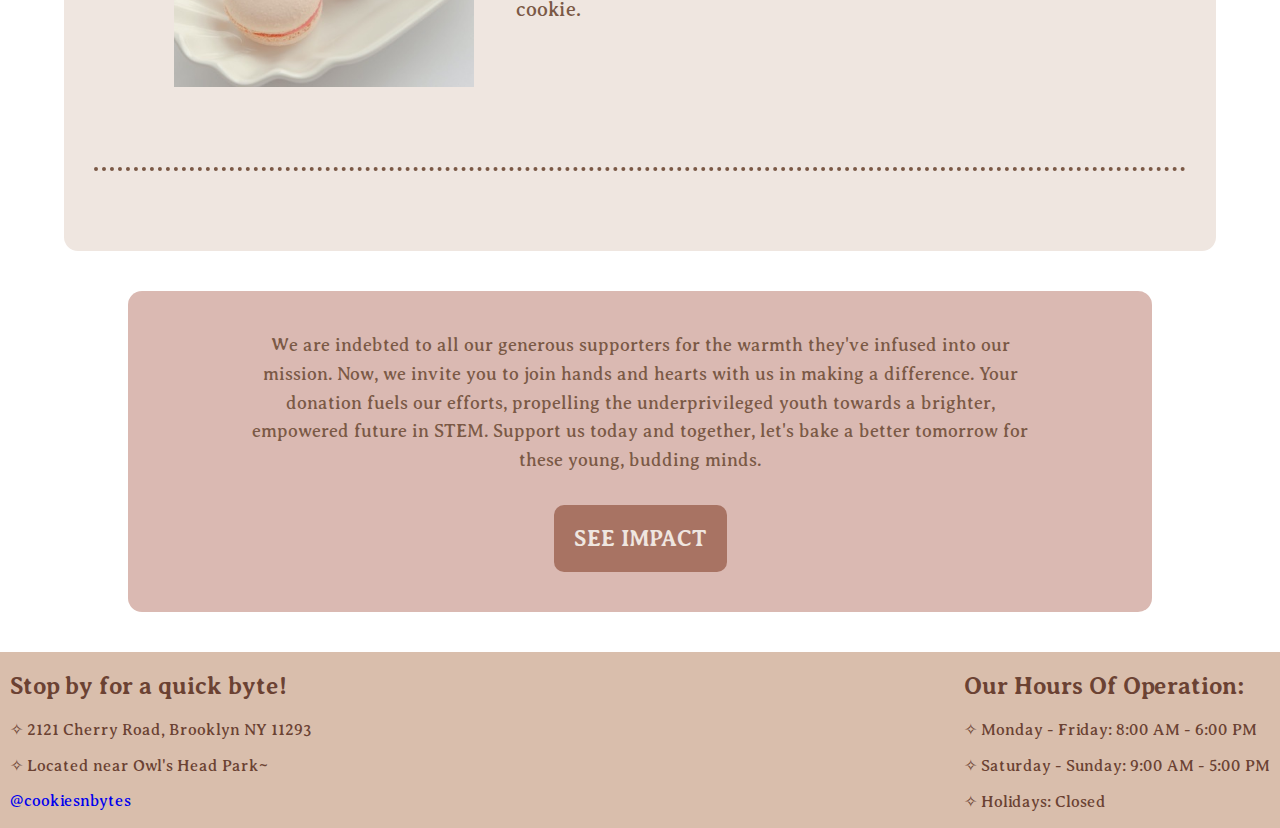
==== commit 134de0e5: "fina;" ====
--- a/index.html
+++ b/index.html
@@ -48,7 +48,7 @@
 
     <div class="preview">
         <div class="preview-row">
-            <div class="img-placeholder"><img src="images/Cookiesbg.jpg" alt="chocolate chip cookie" width=300px height=300px></div>
+            <div class="img-placeholder"><img src="images/preview1.jpeg" alt="chocolate chip cookies" width=300px height=300px></div>
             <div class="preview-text">
                 <h2>Cookies, bites, kernels...</h2>
                 <p>The spark of insatiable curiosity resides in every child, but who will fan the flames? Here at Cookies & Bytes, we channel the proceeds from our delightful treats to ignite STEM education for underprivileged children. Click on the cookie to read on about our mission, approach, and history.</p>
@@ -57,7 +57,7 @@
         </div>
 
         <div class="preview-row">
-            <div class="img-placeholder"><img src="images/backgrounCatalog.jpg" alt="macaroon" width=300px height=300px></div>
+            <div class="img-placeholder"><img src="images/PBBlossom.jpg" alt="peanut butter cookies" width=300px height=300px></div>
             <div class="preview-text">
                 <h2>No two cookies are alike.</h2>
                 <p>Bite the Byte is our award-winning afternoon tea catering package. Only the best ingredients. Shop our cookie catalogue for your next company event, conference, or outing.</p>
@@ -66,7 +66,7 @@
         </div>
 
         <div class="preview-row">
-            <div class="img-placeholder"><img src="images/backdrop2.jpeg" alt="chocolate chip cookie" width=300px height=300px></div>
+            <div class="img-placeholder"><img src="images/preview3.jpeg" alt="pink macaroon cookies" width=300px height=300px></div>
             <div class="preview-text">
                 <h2>Better Bites, Brighter Beginnings</h2>
                 <p>We always appreciate feedback on our products and the initiatives we are and could be supporting. We'd also love to hear your story if Cookies & Bytes has opened doors for your curious, cookie-loving child. Contact us by clicking on the cookie.</p>
--- a/styles.css
+++ b/styles.css
@@ -15,63 +15,78 @@
     display: inline-block;
     width: 200px;
     height: 140px;
-    background-image: url("logo_1.png");
+    background-image: url("images/logo_1.png");
     background-position: bottom;
     background-size: 80%;
     background-repeat: no-repeat;
     position: fixed;
 }
-nav {
-    position: fixed;
-    z-index: 10;
-    top: 0;
-    width: 100%;
-    display: inline-block;
-    background-color: #efe6e0;
-}
-nav ul {
-    margin: 0 auto;
-    list-style-type: none;
-    /* display: inline-block; */
-    float: right;
-}
-nav ul li {
-    display: inline-block;
-    box-sizing: border-box;
-}
-nav ul li a {
-    display: inline-block;
-    box-sizing: border-box;
-    padding: 20px 0px;
-    text-align: center;
-    font-size: 18px;
-    width: 140px;
-    color: #7b5946;
-}
-nav ul li a:hover {
-    background-color: #dab9b2;
-}
-/* dropdown navigation associated with About */
-.dropdown {
-    position: relative;
-    display: inline-block;
-}
-/* dropdown nav links hidden by default */
-.dropdown-links {
-    display: none;
-    position: absolute;
-    background-color: #efe6e0;
-    min-width: 120px;
-    z-index: 1;
-}
-.dropdown-links a {
-    padding: 14px 0px;
-    display: block;
-}
-/* dropdown nav links become visible when hovering over About */
-.dropdown:hover .dropdown-links {
-    display: block;
-}
+    /* navigation styling begins here */
+    nav {
+        position: fixed;
+        z-index: 5;
+        top: 0;
+        width: 100%;
+        display: inline-block;
+        background-color: #efe6e0;
+    }
+
+    nav ul {
+        margin: 10px;
+        list-style-type: none;
+        float: right;
+    }
+
+    nav ul li {
+        display: inline-block;
+        box-sizing: border-box;
+    }
+
+    nav ul li a {
+        display: inline-block;
+        box-sizing: border-box;
+        padding: 10px 16px;
+        text-align: center;
+        font-size: 18px;
+        width: 140px;
+        color: #7b5946;
+    }
+
+    nav ul li a:hover {
+        background-color: #dab9b2;
+        color: #fff8f4;
+        border-radius: 10px;
+    }
+
+    /* dropdown navigation associated with About */
+    .dropdown {
+        position: relative;
+        display: inline-block;
+    }
+
+    /* dropdown nav links hidden by default */
+    .dropdown-links {
+        display: none;
+        position: absolute;
+        background-color: #7b5946;
+        color: #efe6e0;
+        min-width: 120px;
+        z-index: 1;
+    }
+
+    .dropdown-links a {
+        padding: 10px 16px;
+        margin: 10px;
+        color: #7b5946;
+        display: block;
+    }
+
+    /* dropdown nav links become visible when hovering over About */
+    .dropdown:hover .dropdown-links {
+        display: block;
+        color: #7b5946;
+        background-color: #efe6e0;
+    }
 /* navigation styling ends here */
 
 /* home page styling begins here */
@@ -81,10 +96,11 @@
     top: 0px;
     width: 100%;
     height: 800px;
-    background-image: url('backdrop.jpeg');
+    background-image: url('images/backdrop.jpeg');
     background-size: cover;
     background-position: center 30%;
 }
+
 .banner-text {
     display: block;
     margin: 0 auto;
@@ -135,7 +151,7 @@
     max-width: 600px;
     box-sizing: border-box;
 }
-.preview-text h3 {
+.preview-text h2 {
     font-size: 28px;
 }
 .preview-text p {
@@ -143,7 +159,6 @@
     line-height: 1.7em;
 }
 .img-placeholder {
-    background-color: bisque;
     box-sizing: border-box;
     width: 300px;
     height: 300px;
@@ -155,7 +170,7 @@
     width: 90px;
     height: 80px;
     background-size: 100%;
-    background-image: url("cookie-button.png");
+    background-image: url("images/cookie-button.png");
     background-repeat: no-repeat;
     margin: 0 auto;
     margin-bottom: 40px;
@@ -205,14 +220,141 @@
 }
 /* home page styling ends here */
 
-/* RESPONSIVE DESIGN - home page */
+/* Footer styling */
+    footer {
+        background-color: #d9beac;
+        position: relative;
+        color: #6b4233; 
+        bottom: 0;
+        z-index: 2;
+        width: 100%;
+    }
+
+    .footer-content {
+        display: flex;
+        margin: 10px;
+    }
+
+    .info {
+        margin-right: auto; 
+        margin-left: 0;
+        margin-bottom: 10px;
+    }
+
+    .hours {
+        margin-left: auto; 
+        margin-right: 0;
+    }
+
+    .photos{
+        width: 150px; 
+        float: left;
+        height: 200px; 
+    }
+    
+    
+    .sub-heading{
+        font-size: 25px; 
+        text-align: center; 
+    }
+
+    .sub-text{
+        padding: 25px;
+        color: #7b5946;
+        text-align: center; 
+        font-size: 20px; 
+    }
+
+    .bios {
+        display: block;
+        position: relative;
+        box-sizing: border-box;
+        border-radius: 14px;
+        background-color: #efe6e0;
+        color: #7b5946;
+        width: 90%;
+        height: max-content;
+        margin: 0 auto;
+        margin-bottom: 40px;
+        margin-top: 100px;
+        padding: 10px 30px 30px 30px;
+    }
+    
+    .bio{
+        margin: 5px 0px;
+        box-sizing: border-box;
+        display: flex;
+        flex-wrap: nowrap;
+        align-items: center; 
+        justify-content: center; 
+        border-bottom: 4px dotted #7b5946;
+        padding-left: 5%;
+        padding-right: 5%;
+        padding-bottom: 10px; 
+        border-radius: 14px;
+    
+    }
+    
+    
+    .bio p{
+        color: #7b5946;
+        font-size: 18px; 
+        text-align: left; 
+        
+    }
+    
+    
+    .testimonials {
+        display: block;
+        position: relative;
+        box-sizing: border-box;
+        border-radius: 14px;
+        background-color: #efe6e0;
+        color: #7b5946;
+        width: 90%;
+        height: max-content;
+        margin: 0 auto;
+        margin-bottom: 40px;
+        margin-top: 100px;
+        padding: 10px 30px 30px 30px;
+    }
+    .test-row1 {
+        margin: 25px 0px;
+        box-sizing: border-box;
+        display: flex;
+        flex-wrap: nowrap;
+        justify-content: space-around;
+        border-bottom: 4px dotted #7b5946;
+        padding-left: 5%;
+        padding-right: 5%;
+        background-color: #dab9b2;
+        border-radius: 14px;
+    }
+    
+    .test-row2 {
+        margin: 25px 0px;
+        box-sizing: border-box;
+        display: flex;
+        flex-wrap: nowrap;
+        justify-content: space-around; 
+        border-bottom: 4px dotted #7b5946;
+        padding-left: 5%;
+        padding-right: 5%;
+        background-color: #A87363;
+        border-radius: 14px;
+    }
+    
+    .test-row2 p{
+        color: white; 
+    }
+    
 @media screen and (max-width: 1240px) {
-    .preview {
+    .preview, .testimonials, .bios {
         width: 94%;
     }
 }
 @media screen and (max-width: 1180px) {
-    .preview-row {
+    .preview-row, .test-row1, .test-row2, .bio {
         padding-left: 0%;
         padding-right: 0%;
     }
@@ -221,24 +363,40 @@
     }
 }
 /* mobile */
+@media screen and (max-width: 860px) {
+    nav ul li a {
+        width: 110px;
+    }
+}
 @media screen and (max-width: 768px) {
-    .preview-row {
+    .preview-row, .test-row1, .test-row2, .bio {
         flex-wrap: wrap;
     }
-    .preview-text {
+    .preview-text, .test-row1 p, .test-row2 p, .bio p {
         width: 90%;
         text-align: center;
         margin: 0px;
     }
-    .preview-text h3 {
+    .preview-text, h2 {
         font-size: 24px;
     }
     .preview-text p {
         font-size: 18px;
     }
+    nav ul {
+        width: 300px;
+    }
+    .logo {
+        width: 150px;
+    }
 }
 @media screen and (max-width: 480px) {
-    .preview-text {
+    .preview-text{
         width: 98%;
     }
-}+    nav ul {
+        float: none;
+        display: inline-block;
+        margin-left: 140px;
+    }
+}
